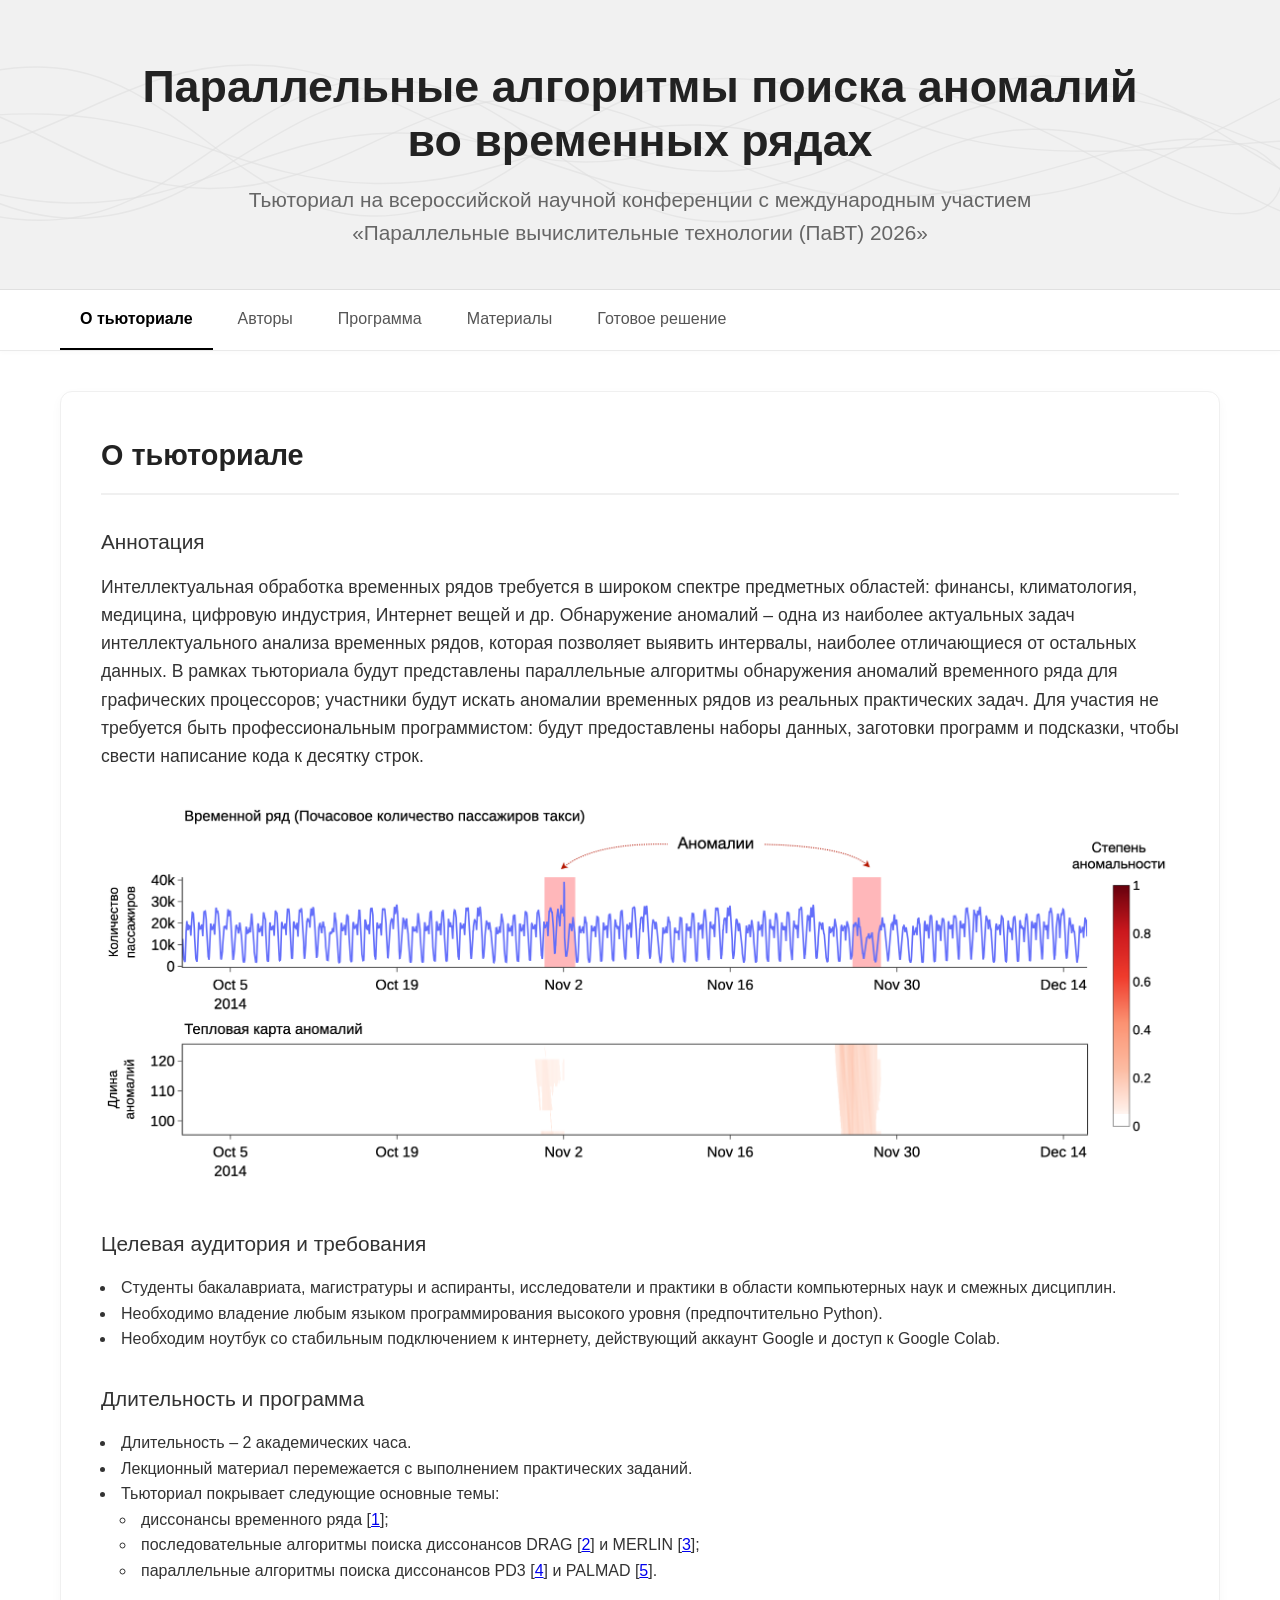
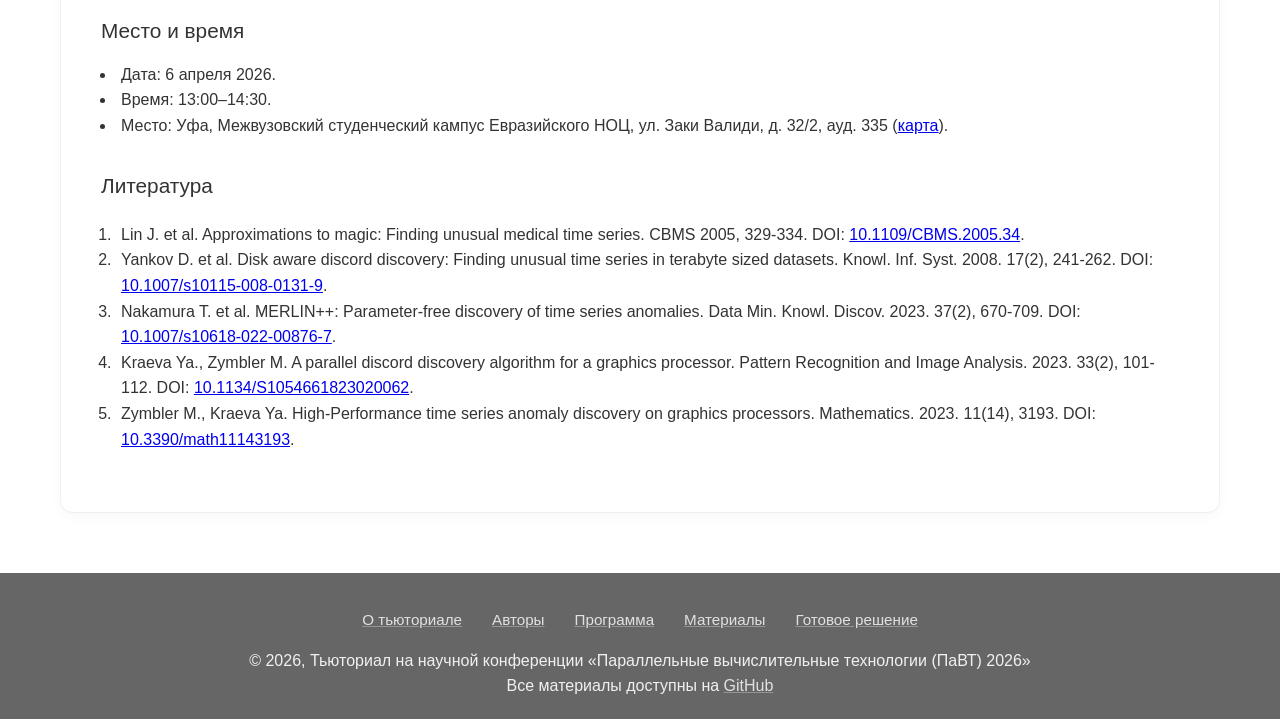
==== docs/index.html @ d883b830 "Сделано обновление сайта тьюториала" ====
<!DOCTYPE html>
<html lang="ru">
<head>
    <meta charset="UTF-8">
    <meta name="viewport" content="width=device-width, initial-scale=1.0">
    <title>О тьюториале | Поиск аномалий во временных рядах | ПаВТ-2026</title>
    <link rel="stylesheet" href="css/style.css">
</head>
<body>
    <!--<div class="container">-->
        <!-- Шапка -->
        <header class="header">
            <div class="header-content">
                <div class="header-text">
                <h1>Параллельные алгоритмы поиска аномалий во&nbsp;временных рядах</h1>
                <div class="subtitle" style="font-size: 1.3em; color: #666;">
                    Тьюториал на всероссийской научной конференции с международным участием <br> «Параллельные вычислительные технологии (ПаВТ) 2026»
                </div>    
            </div>
        </header>

        <!-- Навигация -->
        <div class="nav-wrapper">
            <nav class="nav-menu">
                <a href="index.html" class="nav-item active">О тьюториале</a>
                    <a href="speakers.html" class="nav-item">Авторы</a>
                    <a href="program.html" class="nav-item">Программа</a>
                    <a href="materials.html" class="nav-item">Материалы</a>
                    <a href="solution.html" class="nav-item">Готовое решение</a>
                </nav>
            </nav>
        </div>

        <!-- Контент -->
        <main class="main-content">
            <div class="content">
            <h1 class="page-title">О тьюториале</h1>
            
            <!--<div class="card">-->
            <h2>Аннотация</h2>
            <p style="font-size: 1.1em; margin-bottom: 20px;">
                Интеллектуальная обработка временных рядов требуется в широком спектре предметных областей: финансы, климатология, медицина, цифровую индустрия, Интернет вещей и др. Обнаружение аномалий – одна из наиболее актуальных задач интеллектуального анализа временных рядов, которая позволяет выявить интервалы, наиболее отличающиеся от остальных данных. В рамках тьюториала будут представлены параллельные алгоритмы обнаружения аномалий временного ряда для графических процессоров; участники будут искать аномалии временных рядов из реальных практических задач. Для участия не требуется быть профессиональным программистом: будут предоставлены наборы данных, заготовки программ и подсказки, чтобы свести написание кода к десятку строк.
            </p>
            <!--</div>-->

             <div class="image-gallery">
                <div class="gallery-item">
                    <img src="./img/task.png" alt="Задача поиска аномалий">
                </div>
            </div>
            

            <h2>Целевая аудитория и требования</h2>
            <p style="font-size: 1.1em;">
                <ul style="margin-left: 15px;">
                    <li>Студенты бакалавриата, магистратуры и аспиранты, исследователи и практики в области компьютерных наук и смежных дисциплин.</li>
                    <li>Необходимо владение любым языком программирования высокого уровня (предпочтительно Python).</li>
                    <li>Необходим ноутбук со стабильным подключением к интернету, действующий аккаунт Google и доступ к Google Colab.</li>
                </ul>
            </p>


            <h2>Длительность и программа</h2>
            <p style="font-size: 1.1em;">
                <ul style="margin-left: 15px;">
                    <li>Длительность – 2 академических часа.</li>
                    <li>Лекционный материал перемежается с выполнением практических заданий.</li>
                    <li>Тьюториал покрывает следующие основные темы: 
                        <ul style="margin-left: 15px;">
                            <li>диссонансы временного ряда [<a href="https://doi.org/10.1109/CBMS.2005.34">1</a>];</li>
                            <li>последовательные алгоритмы поиска диссонансов DRAG [<a href="https://doi.org/10.1007/s10115-008-0131-9">2</a>] и MERLIN [<a href="https://doi.org/10.1007/s10618-022-00876-7">3</a>];</li>
                            <li>параллельные алгоритмы поиска диссонансов PD3 [<a href="https://doi.org/10.1134/S1054661823020062">4</a>] и PALMAD [<a href="https://doi.org/10.3390/math11143193">5</a>].</li>
                        </ul>
                </ul>
            </p>

            
            <h2>Место и время</h2>
             <!--<div class="meta-info">-->
            <p style="font-size: 1.1em;">
                <ul style="margin-left: 15px;">
                    <li>Дата: 6 апреля 2026.</li>
                    <li>Время: 13:00–14:30.</li>
                    <li>Место: Уфа, Межвузовский студенческий кампус Евразийского НОЦ, ул. Заки Валиди, д. 32/2, ауд. 335 (<a href="https://yandex.ru/maps/-/CPA3f0-u">карта</a>).</li>
                </ul>
            </p>
            <!--</div>-->

            <h2>Литература</h2>
            <div class="grid-2">
                <ol style="margin-left: 15px;">
                    <li>Lin J. et al. Approximations to magic: Finding unusual medical time series. CBMS 2005, 329-334. DOI: <a href="https://doi.org/10.1109/CBMS.2005.34">10.1109/CBMS.2005.34</a>.</li>
                    <li>Yankov D. et al. Disk aware discord discovery: Finding unusual time series in terabyte sized datasets. Knowl. Inf. Syst. 2008. 17(2), 241-262. DOI: <a href="https://doi.org/10.1007/s10115-008-0131-9">10.1007/s10115-008-0131-9</a>.</li>
                    <li>Nakamura T. et al. MERLIN++: Parameter-free discovery of time series anomalies. Data Min. Knowl. Discov. 2023. 37(2), 670-709. DOI: <a href="https://doi.org/10.1007/s10618-022-00876-7">10.1007/s10618-022-00876-7</a>.</li>
                    <li>Kraeva Ya., Zymbler M. A parallel discord discovery algorithm for a graphics processor. Pattern Recognition and Image Analysis. 2023. 33(2), 101-112. DOI: <a href="https://doi.org/10.1134/S1054661823020062">10.1134/S1054661823020062</a>.</li>
                    <li>Zymbler M., Kraeva Ya. High-Performance time series anomaly discovery on graphics processors. Mathematics. 2023. 11(14), 3193. DOI: <a href="https://doi.org/10.3390/math11143193">10.3390/math11143193</a>.</li>
                </ol>
            </div>
        </div>
        </main>

        <!-- Футер -->
        <footer class="footer">
            <div class="footer-content">
                <div class="footer-links">
                    <a href="index.html">О тьюториале</a>
                    <a href="speakers.html">Авторы</a>
                    <a href="program.html">Программа</a>
                    <a href="materials.html">Материалы</a>
                    <a href="solution.html">Готовое решение</a>
                </div>
                <p>© 2026, Тьюториал на научной конференции «Параллельные вычислительные технологии (ПаВТ) 2026»</p>
                <p>Все материалы доступны на <a href="https://github.com/username/pavt-tutorial-2026">GitHub</a></p>
            </div>
        </footer>
    </div>
    
    <script src="./js/script.js"></script>
</body>
</html>
---- docs/css/style.css ----
/* ========== ОСНОВНЫЕ СТИЛИ ========== */
* {
    margin: 0;
    padding: 0;
    box-sizing: border-box;
}

body {
    font-family: -apple-system, BlinkMacSystemFont, 'Segoe UI', Roboto, Oxygen, Ubuntu, Cantarell, sans-serif;
    line-height: 1.6;
    color: #333;
    background: #ffffff;
}

li {
    padding-left: 5px;
}

/* ========== ШАПКА ========== */
.header {
    background: #f1f1f1;  /* Светло-серая шапка */
    color: #333;
    padding: 60px 0 40px 0;
    width: 100%;
    position: relative;
    overflow: hidden;
    border-bottom: 1px solid #e0e0e0;
    text-align: center;
}

.header::before {
    content: '';
    position: absolute;
    top: 0;
    left: 0;
    right: 0;
    bottom: 0;
    background-image: url('../img/background.svg');
    background-size: cover;
    background-position: center;
    opacity: 0.08;
    pointer-events: none;
}

.header-content {
    max-width: 1200px;
    margin: 0 auto;
    padding: 0 20px;
    position: relative;
    z-index: 2;
    display: flex;
    align-items: center;
    gap: 30px;
    flex-wrap: wrap;
    text-align: center;
    flex-direction: column;
}

.conference-logo {
    flex: 0 0 80px;
    height: 80px;
    background: white;
    border-radius: 12px;
    display: flex;
    align-items: center;
    justify-content: center;
    box-shadow: 0 4px 10px rgba(0,0,0,0.05);
    border: 1px solid #e0e0e0;
}

.conference-logo img {
    max-width: 60px;
    max-height: 60px;
}

.conference-logo-placeholder {
    width: 80px;
    height: 80px;
    background: white;
    border-radius: 12px;
    display: flex;
    align-items: center;
    justify-content: center;
    font-weight: bold;
    font-size: 1.1em;
    color: #666;
    border: 1px solid #ddd;
}

.header-text {
    /*flex: 1;*/
    width: 100%;
    text-align: center;
}

.header h1 {
    font-size: 2.8em;
    font-weight: 600;
    margin-bottom: 15px;
    line-height: 1.2;
    color: #222;
}

.header .subtitle {
    font-size: 1.3em;
    color: #666;
    /*margin-bottom: 20px;*/
    font-weight: 300;
}

.conference-badge {
    display: inline-block;
    background: white;
    color: #333;
    padding: 6px 16px;
    border-radius: 30px;
    font-size: 1em;
    margin-bottom: 15px;
    border: 1px solid #ddd;
    box-shadow: 0 2px 4px rgba(0,0,0,0.02);
}

.meta-info {
    display: flex;
    gap: 15px;
    flex-wrap: wrap;
}

.meta-item {
    display: flex;
    align-items: center;
    gap: 6px;
    background: white;
    padding: 6px 14px;
    border-radius: 30px;
    font-size: 0.9em;
    color: #555;
    border: 1px solid #e0e0e0;
    box-shadow: 0 2px 4px rgba(0,0,0,0.02);
}

/* ========== НАВИГАЦИЯ ========== */
.nav-wrapper {
    background: white;
    border-bottom: 1px solid #eaeaea;
    width: 100%;
    box-shadow: 0 2px 4px rgba(0,0,0,0.02);
}

.nav-menu {
    max-width: 1200px;
    margin: 0 auto;
    display: flex;
    gap: 5px;
    padding: 0 20px;
    flex-wrap: wrap;
}

.nav-item {
    padding: 16px 20px;
    color: #555;
    text-decoration: none;
    font-weight: 500;
    font-size: 1em;
    transition: all 0.2s;
    border-bottom: 2px solid transparent;
}

.nav-item:hover {
    color: #000;
    border-bottom-color: #000;
}

.nav-item.active {
    color: #000;
    border-bottom-color: #000;
    font-weight: 600;
}

/* ========== ОСНОВНОЙ КОНТЕНТ ========== */
.main-content {
    max-width: 1200px;
    margin: 40px auto;
    padding: 0 20px;
}

.content {
    background: white;
    border-radius: 12px;
    padding: 40px;
    box-shadow: 0 4px 12px rgba(0,0,0,0.03);
    border: 1px solid #f0f0f0;
}

.content h1 {
    font-size: 2.2em;
    color: #222;
    margin-bottom: 30px;
    padding-bottom: 15px;
    border-bottom: 2px solid #f0f0f0;
    font-weight: 600;
}

.content h2 {
    font-size: 1.3em;
    color: #333;
    margin: 30px 0 15px;
    font-weight: 500;
}

.content h3 {
    font-size: 1.1em;
    color: #444;
    margin: 30px 0 15px;
    font-weight: 500;
}

 .page-title {
    font-size: 1.8em!important;
 }

/* ========== КАРТОЧКИ ========== */
.card {
    background: #f9f9f9;
    border-radius: 8px;
    padding: 24px;
    margin-bottom: 20px;
    border: 1px solid #eee;
    transition: all 0.2s;
}

.card:hover {
    border-color: #ccc;
    box-shadow: 0 4px 12px rgba(0,0,0,0.05);
}

/* ========== ГАЛЕРЕЯ ИЗОБРАЖЕНИЙ ========== */
.image-gallery {
    display: grid;
    grid-template-columns: repeat(auto-fit, minmax(300px, 1fr));
    gap: 25px;
    margin: 30px 0;
}

.gallery-item {
    /*background: #f9f9f9;
    border-radius: 8px;*/
    /*padding: 20px;*/
    /*border: 1px solid #eee;*/
    transition: all 0.2s;
}


.gallery-item img {
    width: 100%;
    height: auto;
    /*border-radius: 6px;*/
    /*margin-bottom: 15px;*/
    /*border: 1px solid #eee;*/
}

.gallery-caption {
    font-size: 0.95em;
    color: #666;
    text-align: center;
}

.gallery-caption strong {
    color: #333;
}

/* ========== СЕТКИ ========== */
.grid-2 {
    display: grid;
    grid-template-columns: repeat(auto-fit, minmax(300px, 1fr));
    gap: 25px;
    margin: 20px 0;
}

.grid-3 {
    display: grid;
    grid-template-columns: repeat(auto-fit, minmax(250px, 1fr));
    gap: 25px;
    margin: 20px 0;
}

/* ========== КНОПКИ ========== */
.btn {
    display: inline-block;
    padding: 5px 20px;
    border-radius: 6px;
    text-decoration: none;
    font-weight: 500;
    transition: all 0.2s;
    border: 1px solid transparent;
    cursor: pointer;
    font-size: 0.95em;
}

.btn-primary {
    background: #333;
    color: white;
}

.btn-primary:hover {
    background: #000;
}

.btn-outline {
    background: transparent;
    border: 1px solid #333;
    color: #333;
}

.btn-outline:hover {
    background: #333;
    color: white;
}

/* ========== ТАБЛИЦА ПРОГРАММЫ ========== */
.columns-header {
    display: flex;
    margin: 30px 0 15px;
    padding: 0 10px;
    font-weight: 600;
    color: #555;
    text-transform: uppercase;
    font-size: 0.9em;
    letter-spacing: 0.5px;
}

.col-time {
    flex: 0 0 100px;
    padding-left: 20px;
}

.col-content {
    flex: 1;
    padding-left: 20px;
}
.timeline-container {
    margin: 30px 0;
}

.timeline-item {
    display: flex;
    margin-bottom: 20px;
    /*border-left: 4px solid #333;*/
    background: white;
    border-radius: 0 8px 8px 0;
    box-shadow: 0 2px 8px rgba(0,0,0,0.05);
    transition: all 0.2s;
}

.timeline-item.part1 {
    border-left: 4px solid #4285f4;
}

.timeline-item.part2 {
    border-left: 4px solid #ea4335;
}
    
.timeline-item.part3 {
    border-left: 4px solid #34a853;
}
    

.timeline-time {
    flex: 0 0 100px;
    padding: 20px;
    background: #f5f5f5;
    font-weight: 600;
    color: #333;
    text-align: center;
    border-radius: 0 8px 8px 0;
}

.timeline-content {
    flex: 1;
    padding: 20px;
}

.timeline-title {
    font-size: 1.2em;
    font-weight: 600;
    color: #333;
    margin-bottom: 5px;
}

.timeline-subtitle {
    color: #666;
    font-size: 0.9em;
    margin-bottom: 15px;
}

.split-content {
    display: grid;
    grid-template-columns: 1fr 1fr;
    gap: 20px;
    margin-top: 10px;
}

.theory-block, .practice-block {
    background: #f9f9f9;
    padding: 15px;
    border-radius: 6px;
}

.theory-block h4, .practice-block h4 {
    margin: 0 0 10px 0;
    color: #333;
    font-size: 1em;
    display: flex;
    align-items: center;
    gap: 5px;
}

.break-item {
    background: #f5f5f5;
    padding: 15px 20px;
    border-radius: 8px;
    margin: 20px 0;
    text-align: center;
    font-style: italic;
    color: #666;
    border: 1px dashed #ccc;
}

/* ========== КАРТОЧКИ СПИКЕРОВ ========== */
.speaker-row {
    display: flex;
    gap: 40px;
    margin-bottom: 40px;
    padding: 30px;
    /*background: #f9f9f9;
    border-radius: 8px;
    border: 1px solid #eee;*/
    transition: all 0.2s;
}

.speaker-photo {
    flex: 0 0 160px;
}

.speaker-photo-placeholder {
    width: 160px;
    height: 160px;
    border-radius: 8px;
    background: #eaeaea;
    display: flex;
    align-items: center;
    justify-content: center;
    font-size: 3em;
    color: #666;
    font-weight: 300;
    border: 2px solid white;
    box-shadow: 0 4px 10px rgba(0,0,0,0.05);
}

.speaker-info {
    flex: 1;
}

.speaker-name {
    font-size: 1.5em;
    font-weight: 600;
    color: #222;
    margin-bottom: 8px;
}

.speaker-title {
    font-size: 1.1em;
    color: #444;
    margin-bottom: 5px;
}

.speaker-affiliation {
    font-size: 1em;
    color: #666;
    margin-bottom: 20px;
    padding-bottom: 15px;
    border-bottom: 1px solid #eee;
}

.speaker-bio {
    color: #555;
    line-height: 1.8;
    margin-bottom: 20px;
}

.speaker-links {
    display: flex;
    gap: 20px;
    flex-wrap: wrap;
}

.speaker-links a {
    color: #333;
    text-decoration: none;
    font-size: 0.95em;
    padding: 4px 0;
    border-bottom: 1px solid transparent;
}

.speaker-links a:hover {
    border-bottom-color: #333;
}

/* ========== МАТЕРИАЛЫ ========== */

/* ========== ВВОДНЫЕ СЛОВА ========== */
.intro {
    margin-bottom: 32px;
}

.intro p {
    color: #444;
    font-size: 1.05em;
}


.btn {
    display: flex;
    align-items: center;
    gap: 12px;
    /*padding: 16px 20px;*/
    border-radius: 8px;
    text-decoration: none;
    transition: all 0.2s;
    border: 1px solid transparent;
}

.intro-text {
    color: #444;
    font-size: 1.05em;
    margin-bottom: 20px;
}


/* Раскрывающиеся элементы */
.workflow-details {
    border: 1px solid #eaeaea;
    border-radius: 8px;
    background: white;
    margin-bottom: 12px;
}

.workflow-details summary {
    padding: 16px 20px;
    cursor: pointer;
    font-weight: 600;
    display: flex;
    align-items: center;
    gap: 12px;
    list-style: none;
}

.workflow-details summary::-webkit-details-marker {
    display: none;
}

.workflow-details[open] .summary-arrow {
    transform: rotate(180deg);
}

.details-content {
    padding: 20px;
    border-top: 1px solid #eaeaea;
}

.details-content ol {
    color: #444;
    margin-left: 20px;
    margin-bottom: 12px;
}

.details-content li {
    margin-bottom: 4px;
}

/* Варианты работы */
.workflow-option {
    background: white;
    border: 1px solid #eaeaea;
    border-radius: 8px;
    padding: 20px;
    margin-bottom: 20px;
}

.workflow-option:last-child {
    margin-bottom: 0;
}

.workflow-title {
    font-weight: 600;
    margin-bottom: 8px;
}

.workflow-desc {
    color: #666;
    margin-bottom: 12px;
}

details {
    margin-top: 12px;
}

details summary {
    cursor: pointer;
    color: #0066cc;
    font-size: 0.9em;
    display: flex;
    align-items: center;
    gap: 4px;
    list-style: none;
}

details summary::-webkit-details-marker {
    display: none;
}

details[open] summary span:last-child {
    transform: rotate(180deg);
}


.details-content {
    padding: 16px 0 0 0;
}

.details-content p {
    margin-bottom: 12px;
}

.step {
    margin-bottom: 20px;
}

.step-number {
    /*font-weight: 600;*/
    color: #1a1a1a;
    margin-bottom: 8px;
}

.step-desc {
    color: #666;
    margin-bottom: 8px;
    font-size: 0.95em;
}

pre {
    background: #f5f5f5;
    padding: 12px;
    border-radius: 6px;
    font-size: 0.85em;
    overflow-x: auto;
    margin: 12px 0;
}

code {
    font-family: 'SF Mono', monospace;
    background: #f5f5f5;
    padding: 2px 6px;
    border-radius: 4px;
    font-size: 0.9em;
}       

.btn-colab {
    display: inline-flex;
    align-items: center;
    gap: 8px;
    background: #f9ab00;
    color: #1a202c;
    padding: 10px 20px;
    border-radius: 6px;
    text-decoration: none;
    font-weight: 500;
    border: 1px solid #ecc94b;
}

.btn-colab:hover {
    background: #fbbf24;
}


     /* Доступ к материалам */
.access-section {
    margin: 24px 0 40px;
}

.access-card {
    background: white;
    border: 1px solid #eaeaea;
    border-radius: 8px;
    padding: 10px 24px;
    margin-bottom: 16px;
    display: flex;
    align-items: center;
    justify-content: space-between;
    flex-wrap: wrap;
    gap: 16px;
}
    
.access-card-content {
    display: flex;
    align-items: center;
    gap: 16px;
    flex-wrap: wrap;
}

.access-card-icon {
    font-size: 1.6em;
    flex-shrink: 0;
}

.access-card-icon svg {
    width: 26px;
    height: 26px;
    display: block;
}

.access-card-text {
    flex: 1;
}

.access-card-title {
    font-weight: 600;
    margin-bottom: 4px;
}

.access-card-desc {
    color: #666;
    font-size: 0.9em;
}

.btn-github {
    background: #24292e;
    color: white;
    padding: 8px 16px;
    border-radius: 6px;
    text-decoration: none;
    font-size: 0.9em;
    font-weight: 500;
    display: inline-flex;
    align-items: center;
    gap: 8px;
    flex-shrink: 0;
    transition: background 0.2s;
}

.btn-github:hover {
    background: #000;
}

.btn-download {
    background: #0066cc;
    color: white;
    padding: 8px 16px;
    border-radius: 6px;
    text-decoration: none;
    font-size: 0.9em;
    min-width: 100px;
    text-align: center;
    display: inline-block;
    flex-shrink: 0;
    transition: background 0.2s;
}

.btn-download:hover {
    background: #0052a3;
}

.download-group {
    background: white;
    border: 1px solid #eaeaea;
    border-radius: 8px;
    padding: 15px 24px;
}

.download-group-header {
    font-weight: 600;
    margin-bottom: 16px;
    padding-bottom: 12px;
    border-bottom: 1px solid #eaeaea;
}

.download-item {
    display: flex;
    align-items: center;
    justify-content: space-between;
    flex-wrap: wrap;
    gap: 16px;
    margin-bottom: 16px;
    padding-bottom: 16px;
    border-bottom: 1px solid #f0f0f0;
}

.download-item:last-child {
    margin-bottom: 0;
    padding-bottom: 0;
    border-bottom: none;
}

.download-item-content {
    display: flex;
    align-items: center;
    gap: 16px;
    flex-wrap: wrap;
    flex: 1;
    }

/* Адаптивность */
@media (max-width: 700px) {
    .access-card {
        flex-direction: column;
        align-items: flex-start;
    }
    
    .access-card-content {
        width: 100%;
    }
    
    .btn-github {
        width: 100%;
        justify-content: center;
    }
    
    .download-item {
        flex-direction: column;
        align-items: flex-start;
    }
    
    .download-item-content {
        width: 100%;
    }
    
    .btn-download {
        width: 100%;
        text-align: center;
    }
}

.code-block {
position: relative;
background: #f5f5f5;
border-radius: 6px;
margin: 12px 0;
}

.code-block pre {
background: #f5f5f5;
padding: 12px;
margin: 0;
border-radius: 6px;
font-size: 0.85em;
overflow-x: auto;
font-family: 'SF Mono', 'Courier New', monospace;
}

.copy-btn {
    position: absolute;
    top: 8px;
    right: 8px;
    background: #f5f5f5;
    border: none;
    border-radius: 12px;
    padding: 10px 10px;
    font-size: 0.75em;
    cursor: pointer;
    color: #61666b;
    transition: all 0.2s;
    font-weight: 500;
    display: flex;
    align-items: center;
    gap: 4px;
}

.copy-btn svg {
    width: 14px;
    height: 14px;
}

.copy-btn:hover {
    background: #EBEBEB;
}
    
.copy-btn.copied {
    background: #28a745 !important;
    color: white !important;
}

.copy-btn.copied svg {
    display: none;

}


/* ========== ГОТОВОЕ РЕШЕНИЕ ========== */
.task-selector {
    display: flex;
    gap: 8px;
    margin: 30px 0;
    flex-wrap: wrap;
}

.task-button {
    padding: 10px 20px;
    border: 1px solid #eee;
    background: white;
    border-radius: 6px;
    cursor: pointer;
    font-weight: 500;
    color: #555;
    transition: all 0.2s;
}

.task-button:hover {
    border-color: #999;
    color: #333;
}

.task-button.active {
    background: #333;
    color: white;
    border-color: #333;
}

.iframe-container {
    border: 1px solid #eee;
    border-radius: 8px;
    overflow: hidden;
    margin: 30px 0;
}

iframe {
    width: 100%;
    height: 800px;
    border: none;
    display: block;
}

/* ========== INFO BOXES ========== */
.info-box {
    background: #f9f9f9;
    padding: 20px;
    border-radius: 8px;
    margin: 20px 0;
    border: 1px solid #eee;
}

.warning-box {
    background: #fff5f5;
    padding: 20px;
    border-radius: 8px;
    margin: 20px 0;
    border: 1px solid #fed7d7;
}

/* ========== ФУТЕР ========== */
.footer {
    background: rgba(0, 0, 0, 0.6);  /* Черный с прозрачностью 60% */
    color: rgba(255, 255, 255, 0.9);
    padding: 20px 0 20px 0;
    width: 100%;
    margin-top: 60px;
    position: relative;
    overflow: hidden;
    backdrop-filter: blur(2px);
}

.footer::before {
    content: '';
    position: absolute;
    top: 0;
    left: 0;
    right: 0;
    bottom: 0;
    /*background-image: url('../assets/images/timeseries-bg.svg');*/
    background-size: cover;
    background-position: center;
    opacity: 0.1;
    pointer-events: none;
}

.footer-content {
    max-width: 1200px;
    margin: 0 auto;
    padding: 0 20px;
    text-align: center;
    position: relative;
    z-index: 2;
}

.footer-links {
    display: flex;
    gap: 30px;
    justify-content: center;
    flex-wrap: wrap;
    margin: 15px 0;
}

.footer-links a {
    color: rgba(255, 255, 255, 0.8);
    text-decoration: none;
    font-size: 0.95em;
    transition: all 0.2s;
}

.footer-links a:hover {
    color: white;
    text-decoration: underline;
}

.copyright {
    opacity: 0.7;
    font-size: 0.9em;
    margin-top: 40px;
    color: rgba(255, 255, 255, 0.7);
}

.footer a {
    color: rgba(255, 255, 255, 0.8);
    text-decoration: underline;
    text-decoration-color: rgba(255, 255, 255, 0.3);
}

.footer a:hover {
    color: white;
    text-decoration-color: white;
}

/* ========== АДАПТИВНОСТЬ ========== */
@media (max-width: 768px) {
    .header-content {
        flex-direction: column;
        text-align: center;
    }
    
    .header h1 {
        font-size: 2em;
    }
    
    .header .subtitle {
        font-size: 1.1em;
    }
    
    .nav-menu {
        flex-direction: column;
        padding: 10px;
    }
    
    .nav-item {
        padding: 12px;
        text-align: center;
        border-bottom: none;
    }
    
    .nav-item.active {
        background: #f9f9f9;
        color: #000;
        border-radius: 6px;
    }
    
    .content {
        padding: 25px;
    }
    
    .speaker-row {
        flex-direction: column;
        align-items: center;
        text-align: center;
        padding: 25px;
    }
    
    .speaker-photo {
        flex: 0 0 auto;
        margin-bottom: 20px;
    }
    
    .speaker-links {
        justify-content: center;
    }
    
    iframe {
        height: 500px;
    }
    
    .grid-2, .grid-3 {
        grid-template-columns: 1fr;
    }
}
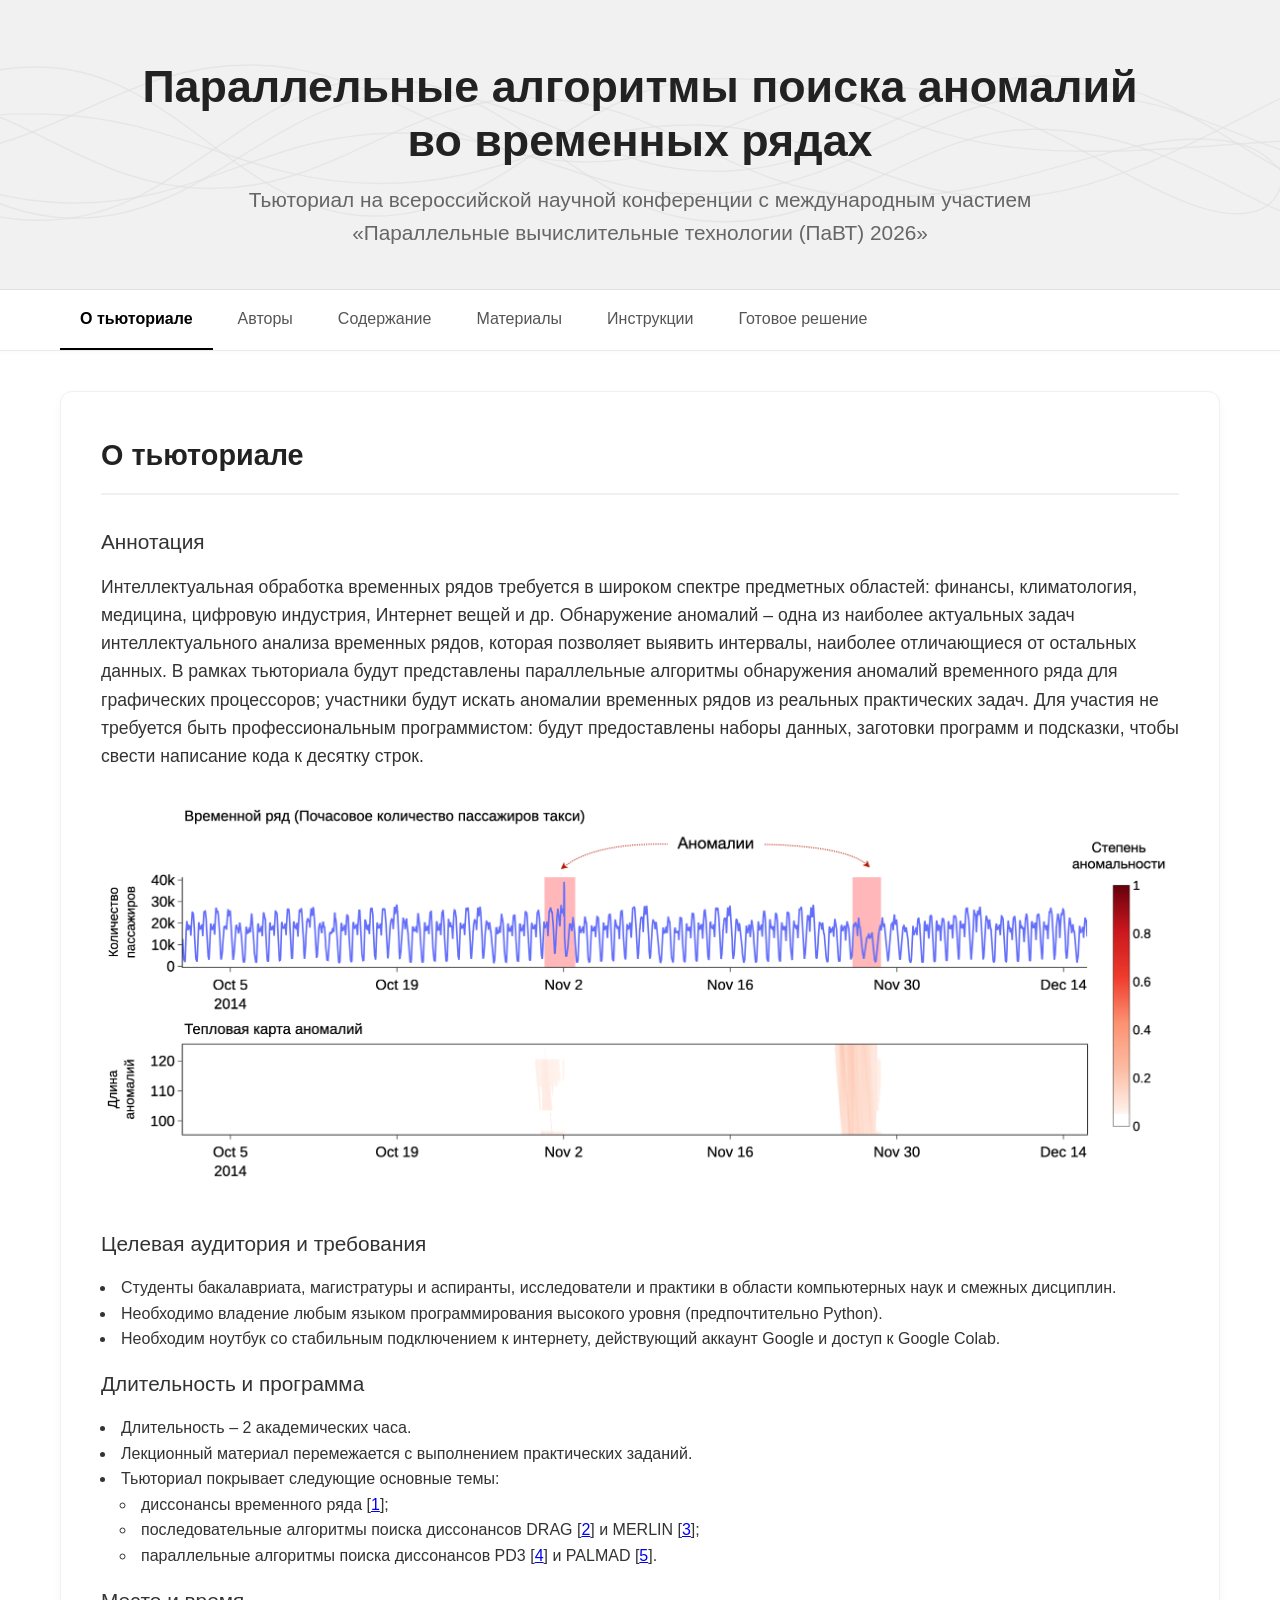
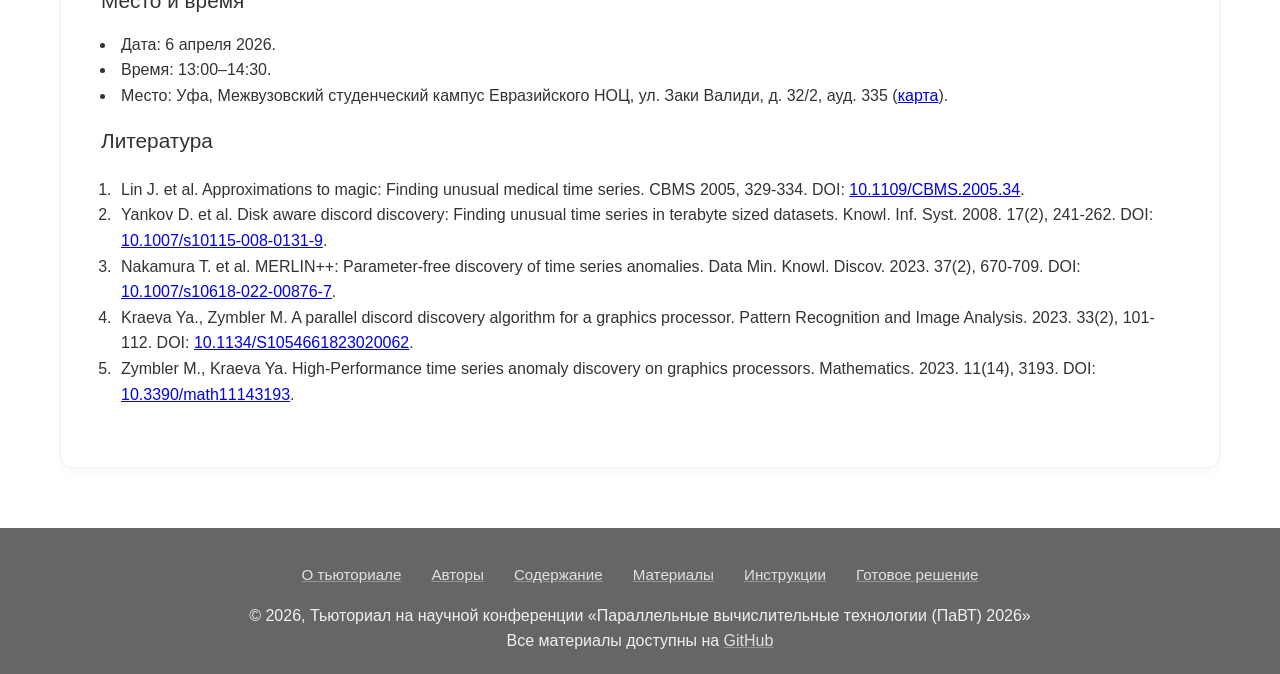
==== commit b3d4ecad: "Сделаны правки на страницу с готовым решением, добавлена новая страница с инструкциями" ====
--- a/docs/index.html
+++ b/docs/index.html
@@ -2,7 +2,7 @@
 <html lang="ru">
 <head>
     <meta charset="UTF-8">
-    <meta name="viewport" content="width=device-width, initial-scale=1.0">
+    <meta name="viewport" content="width=device-width, initial-scale=0.8">
     <title>О тьюториале | Поиск аномалий во временных рядах | ПаВТ-2026</title>
     <link rel="stylesheet" href="css/style.css">
 </head>
@@ -14,7 +14,7 @@
                 <div class="header-text">
                 <h1>Параллельные алгоритмы поиска аномалий во&nbsp;временных рядах</h1>
                 <div class="subtitle" style="font-size: 1.3em; color: #666;">
-                    Тьюториал на всероссийской научной конференции с международным участием <br> «Параллельные вычислительные технологии (ПаВТ) 2026»
+                    Тьюториал на <a href="https://xn--80ae1bo.xn--p1ai/2026/" style="color: #666; text-decoration: none;">всероссийской научной конференции с международным участием <br> «Параллельные вычислительные технологии (ПаВТ) 2026»</a>
                 </div>    
             </div>
         </header>
@@ -24,8 +24,9 @@
             <nav class="nav-menu">
                 <a href="index.html" class="nav-item active">О тьюториале</a>
                     <a href="speakers.html" class="nav-item">Авторы</a>
-                    <a href="program.html" class="nav-item">Программа</a>
+                    <a href="program.html" class="nav-item">Содержание</a>
                     <a href="materials.html" class="nav-item">Материалы</a>
+                    <a href="instructions.html" class="nav-item">Инструкции</a>
                     <a href="solution.html" class="nav-item">Готовое решение</a>
                 </nav>
             </nav>
@@ -105,8 +106,9 @@
                 <div class="footer-links">
                     <a href="index.html">О тьюториале</a>
                     <a href="speakers.html">Авторы</a>
-                    <a href="program.html">Программа</a>
+                    <a href="program.html">Содержание</a>
                     <a href="materials.html">Материалы</a>
+                    <a href="instructions.html">Инструкции</a>
                     <a href="solution.html">Готовое решение</a>
                 </div>
                 <p>© 2026, Тьюториал на научной конференции «Параллельные вычислительные технологии (ПаВТ) 2026»</p>
--- a/docs/css/style.css
+++ b/docs/css/style.css
@@ -204,14 +204,14 @@
 .content h2 {
     font-size: 1.3em;
     color: #333;
-    margin: 30px 0 15px;
+    margin: 15px 0 15px;
     font-weight: 500;
 }
 
 .content h3 {
     font-size: 1.1em;
     color: #444;
-    margin: 30px 0 15px;
+    margin: 0px 0 15px;
     font-weight: 500;
 }
 
@@ -298,12 +298,8 @@
 }
 
 .btn-primary {
-    background: #333;
+    background: #0066cc;
     color: white;
-}
-
-.btn-primary:hover {
-    background: #000;
 }
 
 .btn-outline {
@@ -312,10 +308,6 @@
     color: #333;
 }
 
-.btn-outline:hover {
-    background: #333;
-    color: white;
-}
 
 /* ========== ТАБЛИЦА ПРОГРАММЫ ========== */
 .columns-header {
@@ -607,7 +599,7 @@
 
 details summary {
     cursor: pointer;
-    color: #0066cc;
+    /*color: #0066cc;*/
     font-size: 0.9em;
     display: flex;
     align-items: center;
@@ -619,9 +611,9 @@
     display: none;
 }
 
-details[open] summary span:last-child {
+/*details[open] summary span:last-child {
     transform: rotate(180deg);
-}
+}*/
 
 
 .details-content {
@@ -678,14 +670,11 @@
     border: 1px solid #ecc94b;
 }
 
-.btn-colab:hover {
-    background: #fbbf24;
-}
 
 
      /* Доступ к материалам */
 .access-section {
-    margin: 24px 0 40px;
+    margin: 24px 0 24px;
 }
 
 .access-card {
@@ -896,6 +885,21 @@
 
 
 /* ========== ГОТОВОЕ РЕШЕНИЕ ========== */
+
+.info-block {
+
+    padding: 24px;
+    margin-bottom: 32px;
+    /*display: flex;*/
+    gap: 16px;
+
+
+    background: white;
+    border: 1px solid #eaeaea;
+    border-radius: 8px;
+}
+
+
 .task-selector {
     display: flex;
     gap: 8px;
@@ -938,6 +942,130 @@
     border: none;
     display: block;
 }
+
+
+.tasks-accordion {
+    margin: 15px 0;
+}
+
+.task-block {
+    background: white;
+    /*border: 1px solid #eaeaea;
+    border-radius: 8px;*/
+    margin-bottom: 12px;
+    overflow: hidden;
+}
+
+.task-block[open] {
+    box-shadow: 0 2px 8px rgba(0,0,0,0.05);
+}
+
+.block-header {
+    padding: 10px 20px;
+    cursor: pointer;
+    display: flex;
+    justify-content: space-between;
+    align-items: center;
+    font-weight: 500;
+    /*background: #f9f9f9;*/
+    list-style: none;
+    border-bottom: 1px solid #eaeaea;
+}
+
+.block-header::-webkit-details-marker {
+    display: none;
+}
+
+.task-count {
+    background: #EBEBEB;
+    padding: 2px 10px;
+    border-radius: 10px;
+    font-size: 0.75em;
+    font-weight: normal;
+    color: #555;
+}
+
+.block-buttons {
+    padding: 10px 20px;
+    display: flex;
+    flex-wrap: wrap;
+    gap: 10px;
+}
+
+.task-btn {
+    /*background: #f5f5f5;
+    border: 1px solid #eaeaea;
+    border-radius: 12px;*/
+    background: white;
+    border: none;
+    padding: 8px 0px;
+    cursor: pointer;
+    font-size: 0.9em;
+    transition: all 0.2s;
+    display: inline-flex;
+    align-items: center;
+    gap: 8px;
+}
+
+.task-num {
+    background: #e0e0e0;
+    border-radius: 20px;
+    padding: 2px 8px;
+    font-size: 0.7em;
+    font-weight: 600;
+}
+
+.task-btn:hover {
+    /*background: #e8f0fe;
+    border-color: #0066cc;*/
+    /*border-bottom: 1px solid black; */
+    /*transform: translateY(-1px);*/
+}
+
+.task-btn.active {
+    background: #0066cc;
+    border-color: #0066cc;
+    color: white;
+}
+
+.task-btn.active .task-num {
+    background: white;
+    color: #0066cc;
+}
+
+
+
+
+.instruction {
+    background: #e8f0fe;
+    padding: 20px 24px;
+    border-radius: 12px;
+    margin-bottom: 32px;
+    border-left: 4px solid #0066cc;
+}
+.instruction p {
+    margin-bottom: 12px;
+    color: #1a1a1a;
+}
+.instruction p:last-child {
+    margin-bottom: 0;
+}
+.instruction ul {
+    margin: 8px 0 0 20px;
+    color: #1a1a1a;
+}
+.instruction li {
+    margin-bottom: 6px;
+}
+
+
+
+
+
+
+
+
+
 
 /* ========== INFO BOXES ========== */
 .info-box {
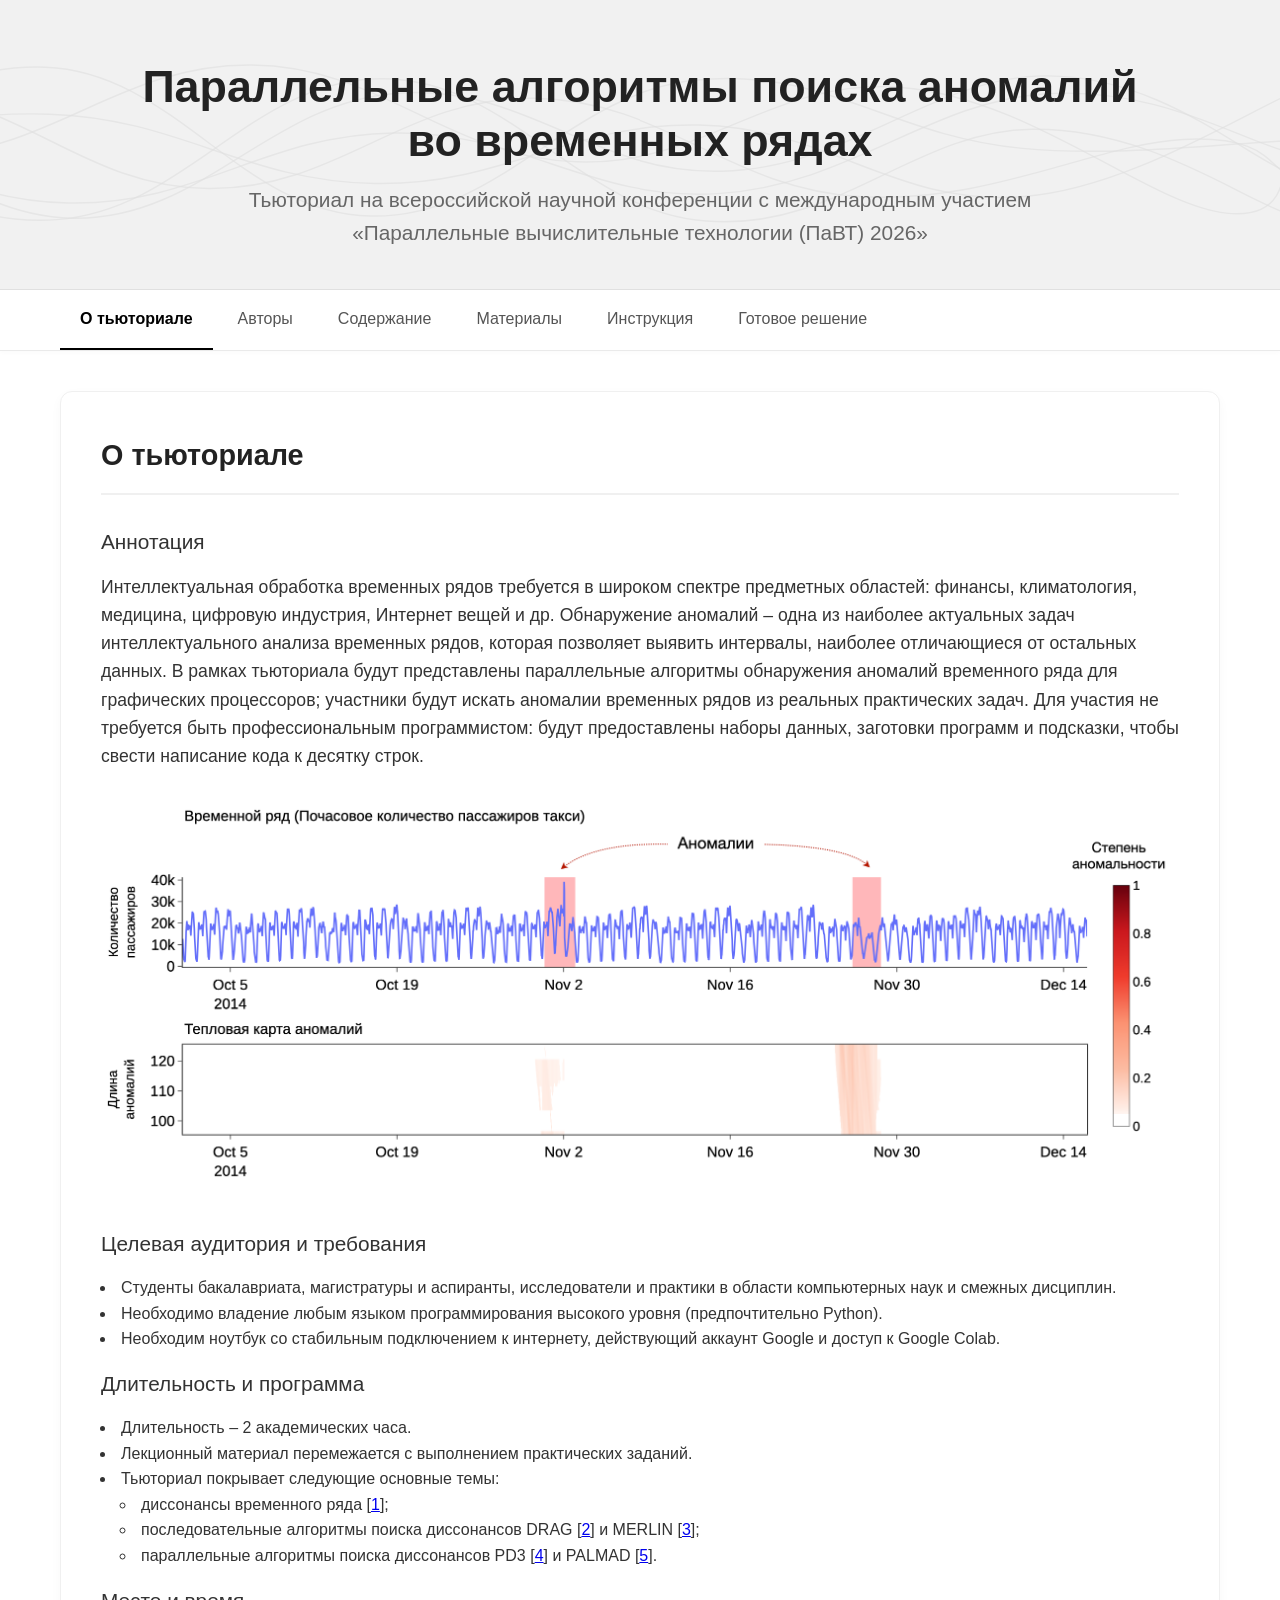
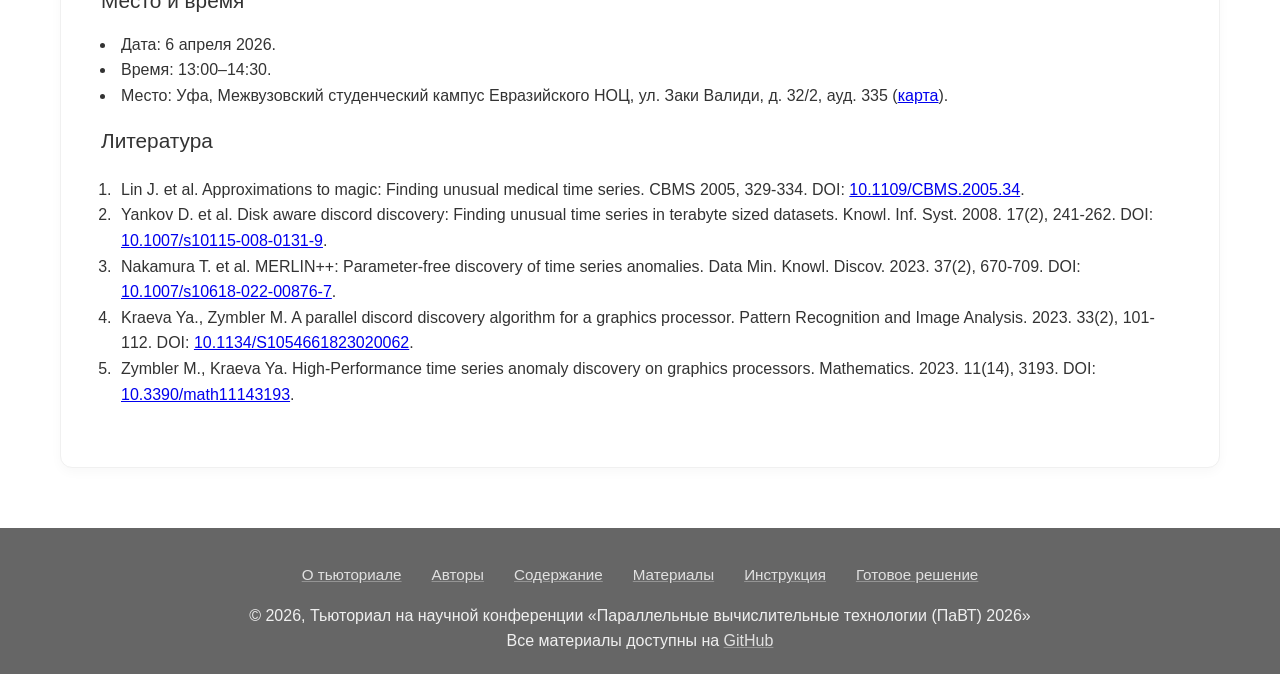
==== commit 7fc6ab46: "Сделаны правки на странице с инструкциями" ====
--- a/docs/index.html
+++ b/docs/index.html
@@ -26,7 +26,7 @@
                     <a href="speakers.html" class="nav-item">Авторы</a>
                     <a href="program.html" class="nav-item">Содержание</a>
                     <a href="materials.html" class="nav-item">Материалы</a>
-                    <a href="instructions.html" class="nav-item">Инструкции</a>
+                    <a href="instruction.html" class="nav-item">Инструкция</a>
                     <a href="solution.html" class="nav-item">Готовое решение</a>
                 </nav>
             </nav>
@@ -108,7 +108,7 @@
                     <a href="speakers.html">Авторы</a>
                     <a href="program.html">Содержание</a>
                     <a href="materials.html">Материалы</a>
-                    <a href="instructions.html">Инструкции</a>
+                    <a href="instruction.html">Инструкция</a>
                     <a href="solution.html">Готовое решение</a>
                 </div>
                 <p>© 2026, Тьюториал на научной конференции «Параллельные вычислительные технологии (ПаВТ) 2026»</p>
--- a/docs/css/style.css
+++ b/docs/css/style.css
@@ -219,20 +219,6 @@
     font-size: 1.8em!important;
  }
 
-/* ========== КАРТОЧКИ ========== */
-.card {
-    background: #f9f9f9;
-    border-radius: 8px;
-    padding: 24px;
-    margin-bottom: 20px;
-    border: 1px solid #eee;
-    transition: all 0.2s;
-}
-
-.card:hover {
-    border-color: #ccc;
-    box-shadow: 0 4px 12px rgba(0,0,0,0.05);
-}
 
 /* ========== ГАЛЕРЕЯ ИЗОБРАЖЕНИЙ ========== */
 .image-gallery {
@@ -611,11 +597,6 @@
     display: none;
 }
 
-/*details[open] summary span:last-child {
-    transform: rotate(180deg);
-}*/
-
-
 .details-content {
     padding: 16px 0 0 0;
 }
@@ -671,8 +652,7 @@
 }
 
 
-
-     /* Доступ к материалам */
+/* Доступ к материалам */
 .access-section {
     margin: 24px 0 24px;
 }
@@ -797,37 +777,6 @@
     flex-wrap: wrap;
     flex: 1;
     }
-
-/* Адаптивность */
-@media (max-width: 700px) {
-    .access-card {
-        flex-direction: column;
-        align-items: flex-start;
-    }
-    
-    .access-card-content {
-        width: 100%;
-    }
-    
-    .btn-github {
-        width: 100%;
-        justify-content: center;
-    }
-    
-    .download-item {
-        flex-direction: column;
-        align-items: flex-start;
-    }
-    
-    .download-item-content {
-        width: 100%;
-    }
-    
-    .btn-download {
-        width: 100%;
-        text-align: center;
-    }
-}
 
 .code-block {
 position: relative;
@@ -943,7 +892,6 @@
     display: block;
 }
 
-
 .tasks-accordion {
     margin: 15px 0;
 }
@@ -1034,8 +982,6 @@
 }
 
 
-
-
 .instruction {
     background: #e8f0fe;
     padding: 20px 24px;
@@ -1058,13 +1004,49 @@
     margin-bottom: 6px;
 }
 
-
-
-
-
-
-
-
+ /* Карточки выбора */
+.cards {
+    display: flex;
+    gap: 20px;
+    margin: 24px 0 24px;
+    flex-wrap: wrap;
+}
+.card {
+    flex: 1;
+    background: #ffffff;
+    border: 1px solid #eaeaea;
+    border-radius: 20px;
+    padding: 24px;
+    transition: all 0.2s;
+}
+/*.card:hover {
+    border-color: #0066cc;
+    box-shadow: 0 8px 20px rgba(0,0,0,0.05);
+}*/
+.card-icon {
+    font-size: 2em;
+    margin-bottom: 12px;
+}
+.card-title {
+    font-weight: 700;
+    font-size: 1.2em;
+    margin-bottom: 8px;
+}
+.card-badge {
+    background: #e8f0fe;
+    color: #0066cc;
+    font-size: 0.7em;
+    font-weight: 600;
+    padding: 2px 10px;
+    border-radius: 20px;
+    margin-left: 8px;
+    white-space: nowrap;
+}
+.card-desc {
+    color: #555;
+    font-size: 1.05em;
+    margin-bottom: 16px;
+}
 
 
 /* ========== INFO BOXES ========== */
@@ -1216,4 +1198,35 @@
     .grid-2, .grid-3 {
         grid-template-columns: 1fr;
     }
+}
+
+/* Адаптивность */
+@media (max-width: 700px) {
+    .access-card {
+        flex-direction: column;
+        align-items: flex-start;
+    }
+    
+    .access-card-content {
+        width: 100%;
+    }
+    
+    .btn-github {
+        width: 100%;
+        justify-content: center;
+    }
+    
+    .download-item {
+        flex-direction: column;
+        align-items: flex-start;
+    }
+    
+    .download-item-content {
+        width: 100%;
+    }
+    
+    .btn-download {
+        width: 100%;
+        text-align: center;
+    }
 }
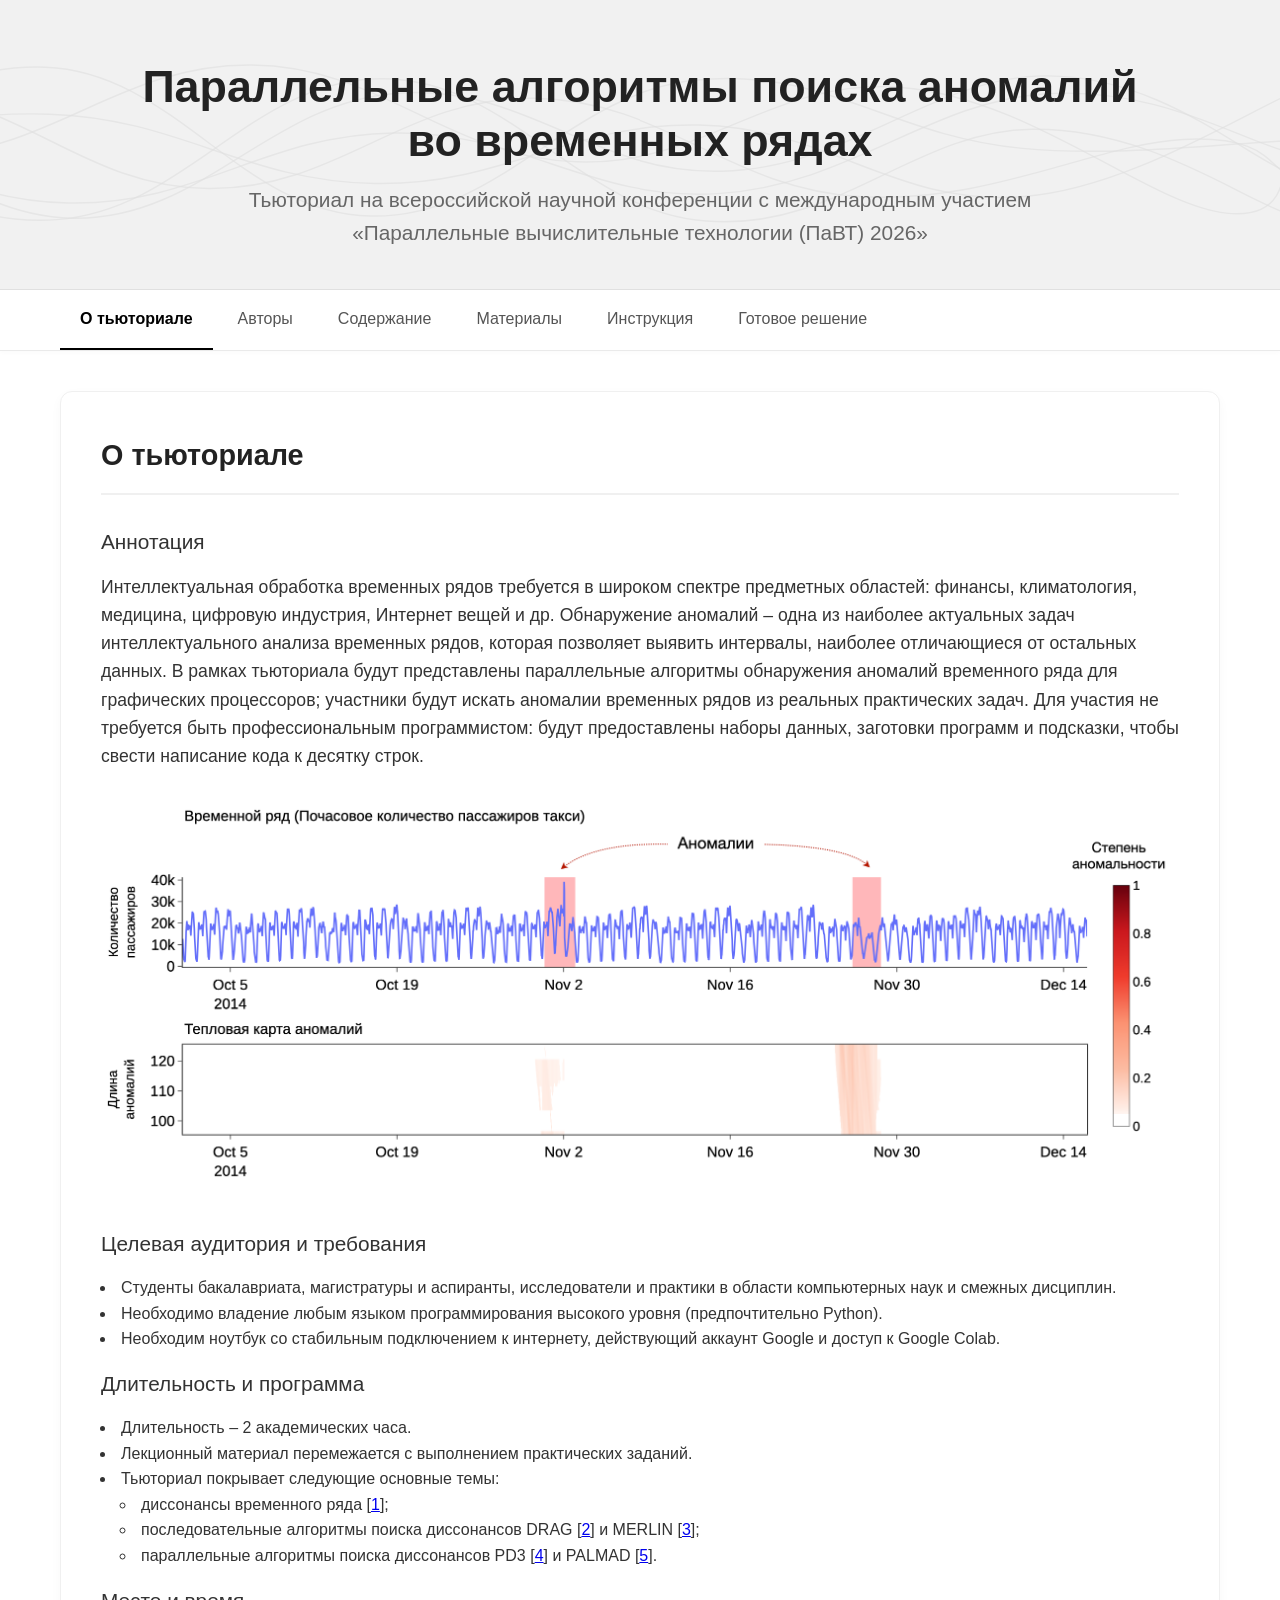
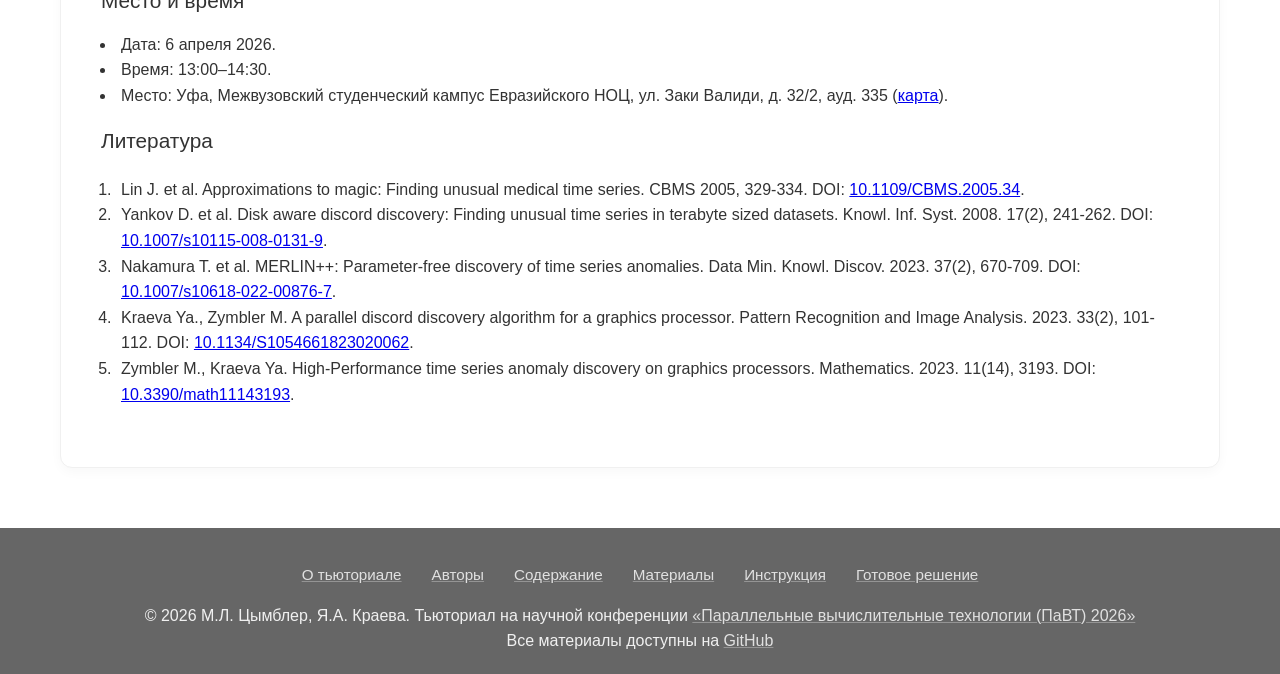
==== commit c86f8075: "Мелкие правки" ====
--- a/docs/index.html
+++ b/docs/index.html
@@ -12,9 +12,10 @@
         <header class="header">
             <div class="header-content">
                 <div class="header-text">
-                <h1>Параллельные алгоритмы поиска аномалий во&nbsp;временных рядах</h1>
-                <div class="subtitle" style="font-size: 1.3em; color: #666;">
-                    Тьюториал на <a href="https://xn--80ae1bo.xn--p1ai/2026/" style="color: #666; text-decoration: none;">всероссийской научной конференции с международным участием <br> «Параллельные вычислительные технологии (ПаВТ) 2026»</a>
+                    <h1>Параллельные алгоритмы поиска аномалий во&nbsp;временных рядах</h1>
+                    <div class="subtitle" style="font-size: 1.3em; color: #666;">
+                        Тьюториал на <a href="https://xn--80ae1bo.xn--p1ai/2026/" style="color: #666; text-decoration: none;">всероссийской научной конференции с международным участием <br> «Параллельные вычислительные технологии (ПаВТ) 2026»</a>
+                    </div>
                 </div>    
             </div>
         </header>
@@ -24,7 +25,7 @@
             <nav class="nav-menu">
                 <a href="index.html" class="nav-item active">О тьюториале</a>
                     <a href="speakers.html" class="nav-item">Авторы</a>
-                    <a href="program.html" class="nav-item">Содержание</a>
+                    <a href="content.html" class="nav-item">Содержание</a>
                     <a href="materials.html" class="nav-item">Материалы</a>
                     <a href="instruction.html" class="nav-item">Инструкция</a>
                     <a href="solution.html" class="nav-item">Готовое решение</a>
@@ -106,13 +107,13 @@
                 <div class="footer-links">
                     <a href="index.html">О тьюториале</a>
                     <a href="speakers.html">Авторы</a>
-                    <a href="program.html">Содержание</a>
+                    <a href="content.html">Содержание</a>
                     <a href="materials.html">Материалы</a>
                     <a href="instruction.html">Инструкция</a>
                     <a href="solution.html">Готовое решение</a>
                 </div>
-                <p>© 2026, Тьюториал на научной конференции «Параллельные вычислительные технологии (ПаВТ) 2026»</p>
-                <p>Все материалы доступны на <a href="https://github.com/username/pavt-tutorial-2026">GitHub</a></p>
+                <p>© 2026 М.Л. Цымблер, Я.А. Краева. Тьюториал на научной конференции <a href="https://xn--80ae1bo.xn--p1ai/2026/">«Параллельные вычислительные технологии (ПаВТ) 2026»</a></p>
+                <p>Все материалы доступны на <a href="https://github.com/KraevaYA/pct-tutorial-2026">GitHub</a></p>
             </div>
         </footer>
     </div>
--- a/docs/css/style.css
+++ b/docs/css/style.css
@@ -294,6 +294,12 @@
     color: #333;
 }
 
+.btn-open {
+    background: #FFE0B2; 
+    color: black; 
+    border: 1px solid #ffe0b2;
+}
+
 
 /* ========== ТАБЛИЦА ПРОГРАММЫ ========== */
 .columns-header {
@@ -416,9 +422,9 @@
     transition: all 0.2s;
 }
 
-.speaker-photo {
+/*.speaker-photo {
     flex: 0 0 160px;
-}
+}*/
 
 .speaker-photo-placeholder {
     width: 160px;
@@ -435,6 +441,19 @@
     box-shadow: 0 4px 10px rgba(0,0,0,0.05);
 }
 
+.speaker-photo {
+    flex-shrink: 0;
+    width: 180px;
+    max-width: 180px;
+}
+
+.speaker-photo img {
+    width: 100%;
+    height: auto;
+    object-fit: cover;
+    display: block;
+}
+
 .speaker-info {
     flex: 1;
 }
@@ -496,12 +515,11 @@
     font-size: 1.05em;
 }
 
-
 .btn {
     display: flex;
     align-items: center;
     gap: 12px;
-    /*padding: 16px 20px;*/
+    padding: 10px 15px;
     border-radius: 8px;
     text-decoration: none;
     transition: all 0.2s;
@@ -650,7 +668,6 @@
     font-weight: 500;
     border: 1px solid #ecc94b;
 }
-
 
 /* Доступ к материалам */
 .access-section {
@@ -779,20 +796,20 @@
     }
 
 .code-block {
-position: relative;
-background: #f5f5f5;
-border-radius: 6px;
-margin: 12px 0;
+    position: relative;
+    background: #f5f5f5;
+    border-radius: 6px;
+    margin: 12px 0;
 }
 
 .code-block pre {
-background: #f5f5f5;
-padding: 12px;
-margin: 0;
-border-radius: 6px;
-font-size: 0.85em;
-overflow-x: auto;
-font-family: 'SF Mono', 'Courier New', monospace;
+    background: #f5f5f5;
+    padding: 12px;
+    margin: 0;
+    border-radius: 6px;
+    font-size: 0.85em;
+    overflow-x: auto;
+    font-family: 'SF Mono', 'Courier New', monospace;
 }
 
 .copy-btn {
@@ -832,7 +849,6 @@
 
 }
 
-
 /* ========== ГОТОВОЕ РЕШЕНИЕ ========== */
 
 .info-block {
@@ -847,7 +863,6 @@
     border: 1px solid #eaeaea;
     border-radius: 8px;
 }
-
 
 .task-selector {
     display: flex;
@@ -937,50 +952,51 @@
     padding: 10px 20px;
     display: flex;
     flex-wrap: wrap;
-    gap: 10px;
-}
-
-.task-btn {
-    /*background: #f5f5f5;
-    border: 1px solid #eaeaea;
-    border-radius: 12px;*/
-    background: white;
+    gap: 15px;
+}
+
+
+/* Дополнительные стили для вертикального списка заданий */
+.task-vertical-list {
+    display: flex;
+    flex-direction: column;
+    gap: 8px;
+    margin-top: 15px;
+    margin-bottom: 10px;
+    padding-left: 40px;
+}
+
+.task-btn-vertical {
+    display: flex;
+    align-items: center;
+    gap: 12px;
+    padding: 6px 0;
+    background: transparent;
     border: none;
-    padding: 8px 0px;
     cursor: pointer;
-    font-size: 0.9em;
-    transition: all 0.2s;
-    display: inline-flex;
-    align-items: center;
-    gap: 8px;
+    font-size: 15px;
+    text-align: left;
+    transition: all 0.2s ease;
+    width: 100%;
+    font-family: inherit;
+    color: #1a1a1a;
 }
 
 .task-num {
-    background: #e0e0e0;
+    font-weight: 700;
+    min-width: 100px;
+    color: #666;
+}
+
+.task-count {
+    font-size: 0.85em;
+    color: #666;
+    background: #f0f0f0;
+    padding: 2px 10px;
     border-radius: 20px;
-    padding: 2px 8px;
-    font-size: 0.7em;
-    font-weight: 600;
-}
-
-.task-btn:hover {
-    /*background: #e8f0fe;
-    border-color: #0066cc;*/
-    /*border-bottom: 1px solid black; */
-    /*transform: translateY(-1px);*/
-}
-
-.task-btn.active {
-    background: #0066cc;
-    border-color: #0066cc;
-    color: white;
-}
-
-.task-btn.active .task-num {
-    background: white;
-    color: #0066cc;
-}
-
+}
+
+/*====================*/
 
 .instruction {
     background: #e8f0fe;
@@ -1019,10 +1035,7 @@
     padding: 24px;
     transition: all 0.2s;
 }
-/*.card:hover {
-    border-color: #0066cc;
-    box-shadow: 0 8px 20px rgba(0,0,0,0.05);
-}*/
+
 .card-icon {
     font-size: 2em;
     margin-bottom: 12px;
@@ -1181,16 +1194,7 @@
         text-align: center;
         padding: 25px;
     }
-    
-    .speaker-photo {
-        flex: 0 0 auto;
-        margin-bottom: 20px;
-    }
-    
-    .speaker-links {
-        justify-content: center;
-    }
-    
+        
     iframe {
         height: 500px;
     }
@@ -1229,4 +1233,51 @@
         width: 100%;
         text-align: center;
     }
+}
+
+/* Адаптация для мобильных устройств */
+@media (max-width: 768px) {
+    /* Скрываем заголовки колонок на телефоне */
+    .columns-header {
+        display: none;
+    }
+    
+    /* Перестраиваем элемент времени и контент вертикально */
+    .timeline-item {
+        flex-direction: column;
+    }
+    
+    /* Время становится сверху */
+    .timeline-time {
+        flex: auto;
+        width: 100%;
+        text-align: left;
+        border-radius: 8px 8px 0 0;
+        padding: 12px 16px;
+    }
+    
+    /* Контент занимает всю ширину */
+    .timeline-content {
+        padding: 16px;
+    }
+    
+    /* Теория и практика — вертикально, а не в две колонки */
+    .split-content {
+        grid-template-columns: 1fr;
+        gap: 16px;
+    }
+    
+    /* Опционально: уменьшаем отступы для списков */
+    .theory-block ul, .practice-block ul {
+        padding-left: 20px;
+    }
+    
+    .theory-block li, .practice-block li {
+        margin-bottom: 6px;
+    }
+    
+    /* Заголовок части */
+    .timeline-title {
+        font-size: 1.1em;
+    }
 }
